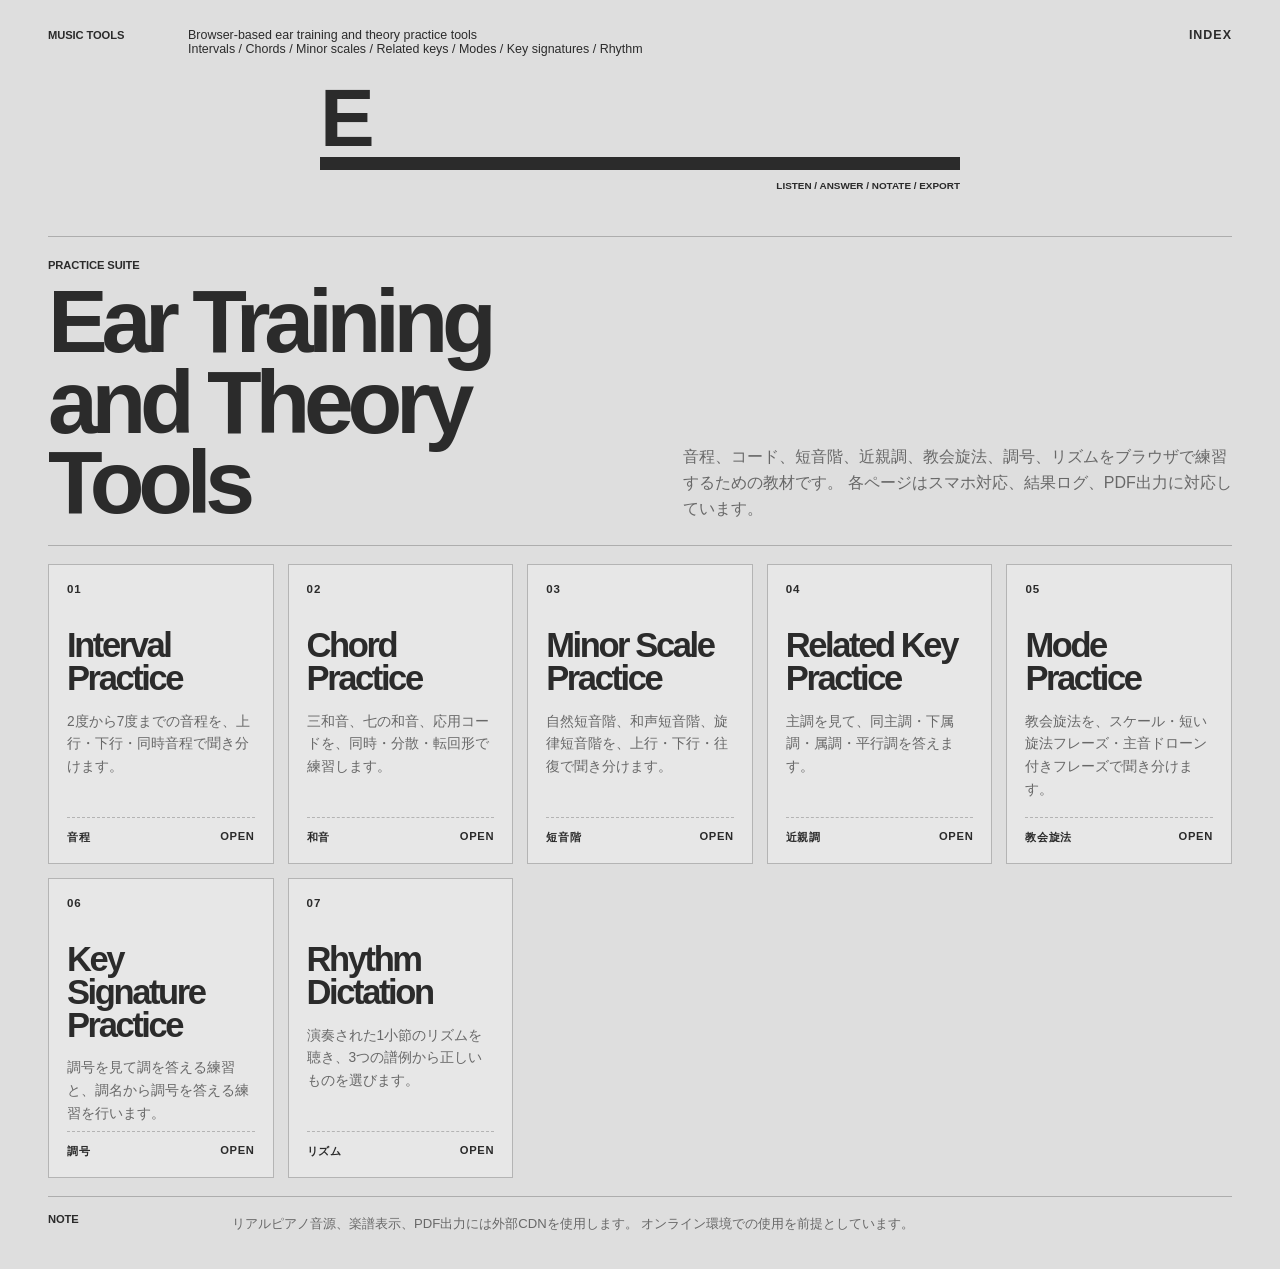
==== index.html @ 37145f0e "Add files via upload" ====
<!doctype html>
<html lang="ja">
<head>
  <meta charset="utf-8" />
  <meta name="viewport" content="width=device-width, initial-scale=1" />
  <title>Ear Training Tools | Music Practice</title>
  <link rel="stylesheet" href="style.css" />
</head>
<body>
  <main class="screen hub-screen">
    <header class="topbar">
      <div class="top-item">
        <span class="label">MUSIC TOOLS</span>
      </div>
      <div class="top-copy">
        <span>Browser-based ear training and theory practice tools</span>
        <span>Intervals / Chords / Minor scales / Related keys / Modes / Key signatures / Rhythm</span>
      </div>
      <div class="top-count">
        <span>INDEX</span>
      </div>
    </header>

    <section class="brand-zone hub-brand">
      <div class="big-mark">E</div>
      <div class="brand-line"></div>
      <div class="brand-sub">LISTEN / ANSWER / NOTATE / EXPORT</div>
    </section>

    <section class="hub-intro">
      <div>
        <div class="panel-title">PRACTICE SUITE</div>
        <h1>Ear Training<br>and Theory Tools</h1>
      </div>
      <p>
        音程、コード、短音階、近親調、教会旋法、調号、リズムをブラウザで練習するための教材です。
        各ページはスマホ対応、結果ログ、PDF出力に対応しています。
      </p>
    </section>

    <section class="tool-grid">
      <a class="tool-card" href="intervals/">
        <div class="card-number">01</div>
        <div class="card-main">
          <h2>Interval Practice</h2>
          <p>2度から7度までの音程を、上行・下行・同時音程で聞き分けます。</p>
        </div>
        <div class="card-meta">
          <span>音程</span>
          <span>OPEN</span>
        </div>
      </a>

      <a class="tool-card" href="chords/">
        <div class="card-number">02</div>
        <div class="card-main">
          <h2>Chord Practice</h2>
          <p>三和音、七の和音、応用コードを、同時・分散・転回形で練習します。</p>
        </div>
        <div class="card-meta">
          <span>和音</span>
          <span>OPEN</span>
        </div>
      </a>

      <a class="tool-card" href="minor-scales/">
        <div class="card-number">03</div>
        <div class="card-main">
          <h2>Minor Scale Practice</h2>
          <p>自然短音階、和声短音階、旋律短音階を、上行・下行・往復で聞き分けます。</p>
        </div>
        <div class="card-meta">
          <span>短音階</span>
          <span>OPEN</span>
        </div>
      </a>

      <a class="tool-card" href="related-keys/">
        <div class="card-number">04</div>
        <div class="card-main">
          <h2>Related Key Practice</h2>
          <p>主調を見て、同主調・下属調・属調・平行調を答えます。</p>
        </div>
        <div class="card-meta">
          <span>近親調</span>
          <span>OPEN</span>
        </div>
      </a>

      <a class="tool-card" href="modes/">
        <div class="card-number">05</div>
        <div class="card-main">
          <h2>Mode Practice</h2>
          <p>教会旋法を、スケール・短い旋法フレーズ・主音ドローン付きフレーズで聞き分けます。</p>
        </div>
        <div class="card-meta">
          <span>教会旋法</span>
          <span>OPEN</span>
        </div>
      </a>

      <a class="tool-card" href="key-signatures/">
        <div class="card-number">06</div>
        <div class="card-main">
          <h2>Key Signature Practice</h2>
          <p>調号を見て調を答える練習と、調名から調号を答える練習を行います。</p>
        </div>
        <div class="card-meta">
          <span>調号</span>
          <span>OPEN</span>
        </div>
      </a>

      <a class="tool-card" href="rhythm/">
        <div class="card-number">07</div>
        <div class="card-main">
          <h2>Rhythm Dictation</h2>
          <p>演奏された1小節のリズムを聴き、3つの譜例から正しいものを選びます。</p>
        </div>
        <div class="card-meta">
          <span>リズム</span>
          <span>OPEN</span>
        </div>
      </a>
    </section>

    <section class="hub-footer">
      <div class="panel-title">NOTE</div>
      <p>
        リアルピアノ音源、楽譜表示、PDF出力には外部CDNを使用します。
        オンライン環境での使用を前提としています。
      </p>
    </section>
  </main>
</body>
</html>
---- style.css ----
* {
  box-sizing: border-box;
}

:root {
  --bg: #dedede;
  --ink: #2b2b2b;
  --muted: #686868;
  --line: #2f2f2f;
  --soft-line: rgba(47, 47, 47, 0.28);
  --panel: rgba(235, 235, 235, 0.72);
}

html {
  font-family: Helvetica, Arial, "Noto Sans JP", sans-serif;
  background: var(--bg);
  color: var(--ink);
}

body {
  margin: 0;
  min-height: 100vh;
}

a {
  color: inherit;
}

.screen {
  width: min(1440px, 100%);
  min-height: 100vh;
  margin: 0 auto;
  padding: 28px 48px 34px;
  display: grid;
  grid-template-rows: 42px 130px auto 1fr auto;
  gap: 18px;
  overflow-x: hidden;
}

.topbar {
  display: grid;
  grid-template-columns: 140px 1fr 140px;
  align-items: start;
  font-size: 0.78rem;
  line-height: 1.15;
}

.label,
.panel-title {
  font-size: 0.7rem;
  font-weight: 800;
  letter-spacing: -0.01em;
  text-transform: uppercase;
}

.top-copy {
  display: grid;
  justify-content: start;
}

.top-count {
  text-align: right;
  font-weight: 800;
  letter-spacing: 0.08em;
}

.brand-zone {
  width: min(640px, 58vw);
  justify-self: center;
  align-self: start;
  display: grid;
  gap: 10px;
}

.big-mark {
  font-size: clamp(52px, 7vw, 82px);
  font-weight: 900;
  line-height: 0.72;
  letter-spacing: -0.08em;
}

.brand-line {
  height: 13px;
  background: var(--ink);
  width: 100%;
}

.brand-sub {
  justify-self: end;
  max-width: 220px;
  text-align: right;
  font-size: 0.62rem;
  font-weight: 800;
  line-height: 1.12;
}

.hub-intro {
  display: grid;
  grid-template-columns: 1.1fr 1fr;
  gap: 32px;
  align-items: end;
  border-top: 1px solid var(--soft-line);
  border-bottom: 1px solid var(--soft-line);
  padding: 22px 0;
}

h1 {
  margin: 10px 0 0;
  font-size: clamp(2.6rem, 7vw, 6.5rem);
  line-height: 0.9;
  letter-spacing: -0.07em;
  font-weight: 900;
}

.hub-intro p,
.hub-footer p,
.tool-card p {
  margin: 0;
  color: var(--muted);
  line-height: 1.65;
}

.tool-grid {
  display: grid;
  grid-template-columns: repeat(auto-fit, minmax(220px, 1fr));
  gap: 14px;
  align-content: stretch;
}

.tool-card {
  min-height: 300px;
  border: 1px solid var(--soft-line);
  background: var(--panel);
  text-decoration: none;
  display: grid;
  grid-template-rows: auto 1fr auto;
  padding: 18px;
  transition: transform 0.12s ease, background 0.12s ease;
}

.tool-card:hover {
  transform: translateY(-2px);
  background: rgba(255, 255, 255, 0.32);
}

.card-number {
  font-size: 0.72rem;
  font-weight: 900;
  letter-spacing: 0.08em;
  margin-bottom: 34px;
}

.card-main h2 {
  margin: 0 0 16px;
  font-size: clamp(1.5rem, 2.7vw, 2.6rem);
  line-height: 0.95;
  letter-spacing: -0.07em;
  font-weight: 900;
}

.card-main p {
  font-size: 0.86rem;
}

.card-meta {
  border-top: 1px dashed var(--soft-line);
  padding-top: 12px;
  display: flex;
  justify-content: space-between;
  gap: 12px;
  font-size: 0.7rem;
  font-weight: 900;
  letter-spacing: 0.06em;
}

.hub-footer {
  border-top: 1px solid var(--soft-line);
  display: grid;
  grid-template-columns: 160px 1fr;
  gap: 24px;
  padding-top: 16px;
  font-size: 0.82rem;
}

@media (max-width: 1100px) {
  .tool-grid {
    grid-template-columns: repeat(2, 1fr);
  }

  .tool-card {
    min-height: 240px;
  }
}

@media (max-width: 760px) {
  .screen {
    width: 100%;
    min-height: 100vh;
    padding: 16px 12px 28px;
    grid-template-rows: auto;
    gap: 14px;
  }

  .topbar {
    grid-template-columns: 1fr auto;
    gap: 8px;
  }

  .top-copy {
    display: none;
  }

  .top-count {
    font-size: 0.72rem;
  }

  .brand-zone {
    width: 100%;
    justify-self: stretch;
    gap: 7px;
  }

  .big-mark {
    font-size: clamp(42px, 20vw, 76px);
    line-height: 0.8;
  }

  .brand-line {
    height: 10px;
  }

  .brand-sub {
    justify-self: start;
    max-width: none;
    text-align: left;
    font-size: 0.56rem;
  }

  .hub-intro {
    grid-template-columns: 1fr;
    gap: 14px;
    padding: 18px 0;
  }

  h1 {
    font-size: clamp(2.4rem, 15vw, 4.8rem);
  }

  .tool-grid {
    grid-template-columns: 1fr;
    gap: 10px;
  }

  .tool-card {
    min-height: 190px;
    padding: 16px;
  }

  .card-number {
    margin-bottom: 18px;
  }

  .hub-footer {
    grid-template-columns: 1fr;
    gap: 8px;
  }
}
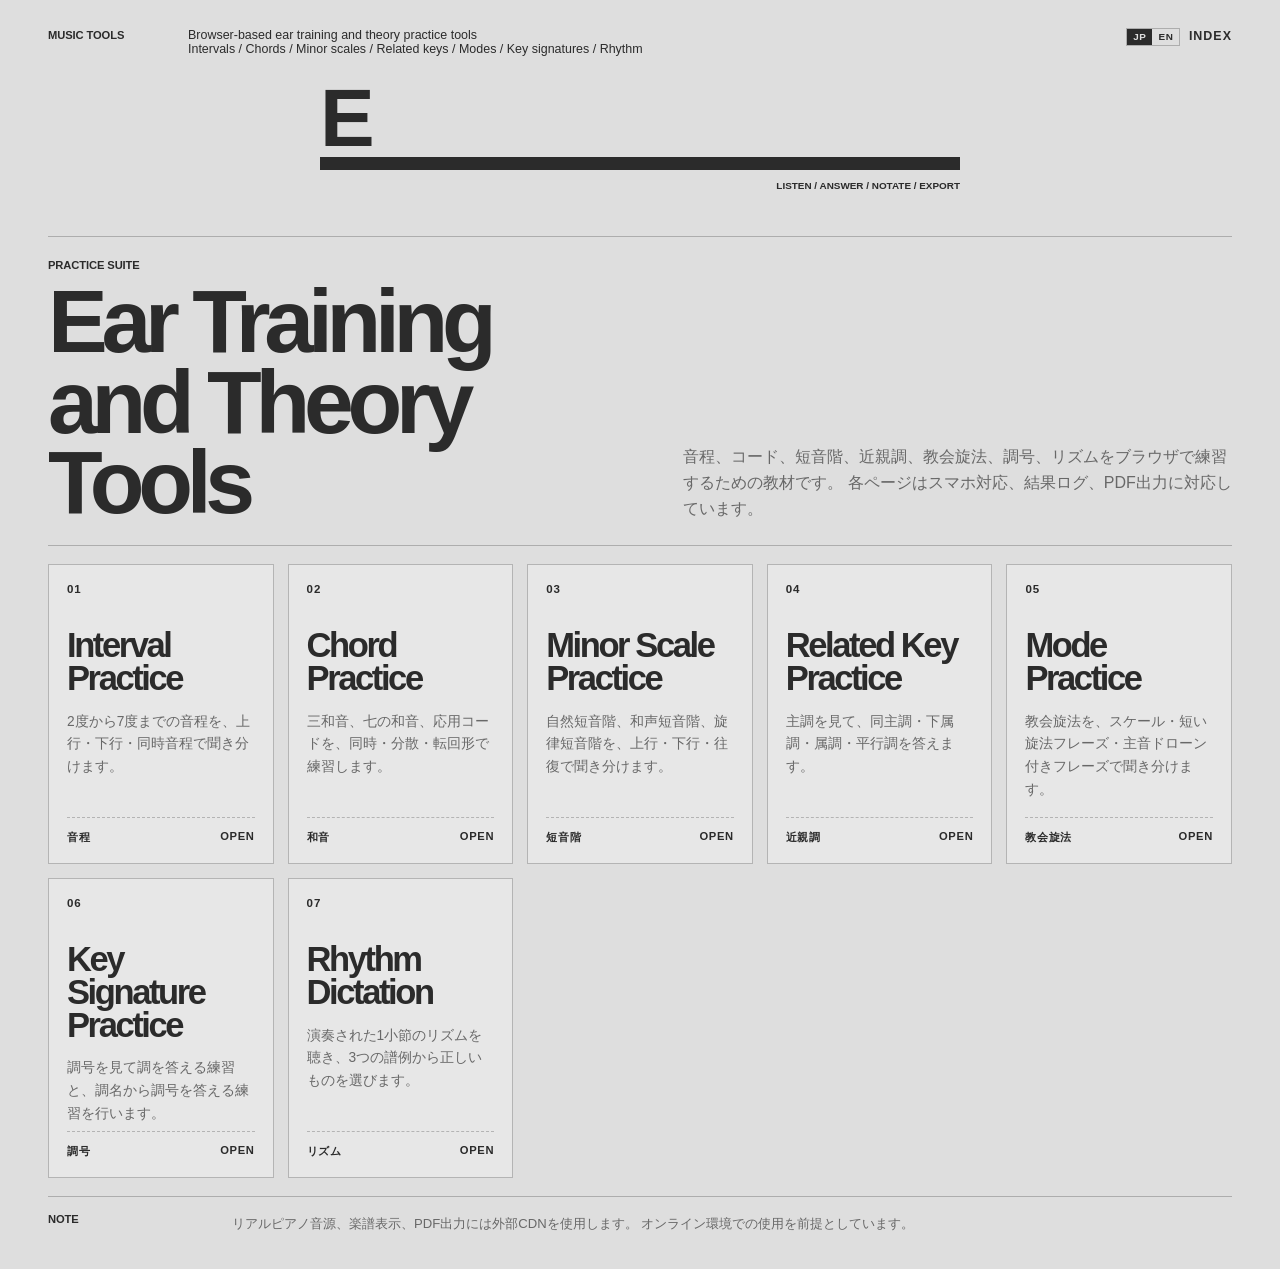
==== commit 8b4f4cbb: "Add files via upload" ====
--- a/index.html
+++ b/index.html
@@ -132,5 +132,6 @@
       </p>
     </section>
   </main>
+  <script src="lang.js"></script>
 </body>
 </html>
--- a/style.css
+++ b/style.css
@@ -265,3 +265,29 @@
     gap: 8px;
   }
 }
+
+
+/* Language toggle */
+.language-toggle {
+  display: inline-flex;
+  border: 1px solid var(--soft-line, rgba(47,47,47,0.28));
+  margin-right: 4px;
+}
+
+.lang-btn {
+  border: 0;
+  background: transparent;
+  color: var(--ink, #2b2b2b);
+  padding: 3px 6px;
+  font-size: 0.62rem;
+  line-height: 1;
+  font-weight: 900;
+  letter-spacing: 0.06em;
+  min-height: auto;
+}
+
+.lang-btn:hover,
+.lang-btn.active {
+  background: var(--ink, #2b2b2b);
+  color: var(--bg, #dedede);
+}
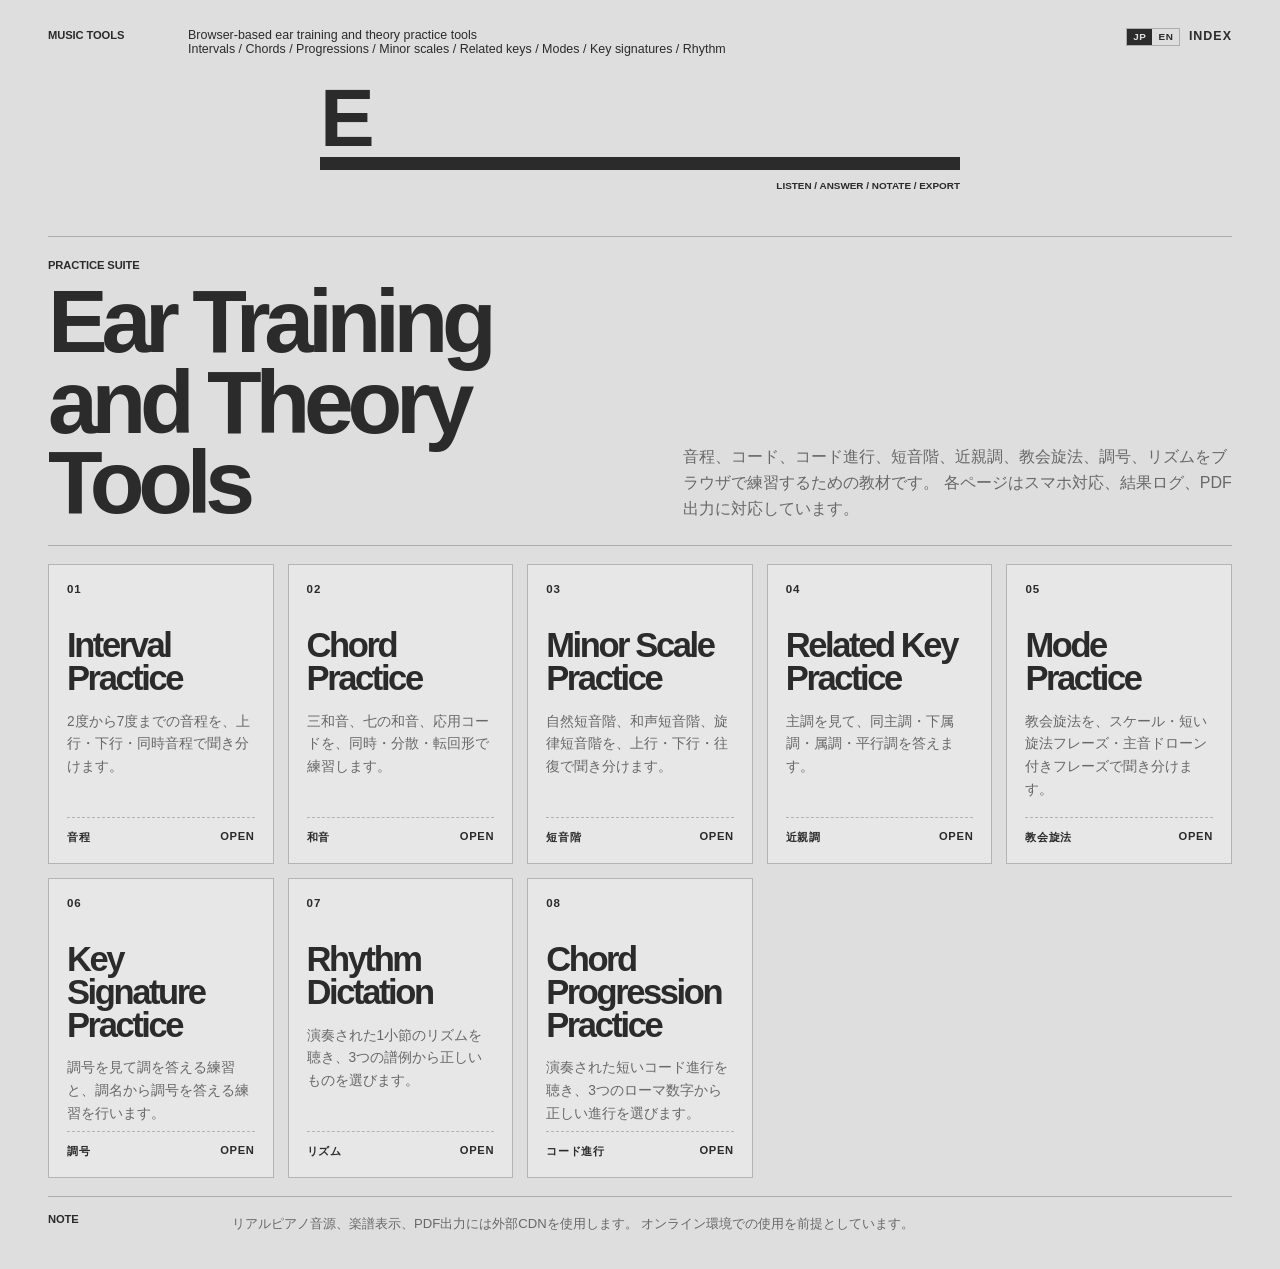
==== commit b724e1e1: "Add files via upload" ====
--- a/index.html
+++ b/index.html
@@ -14,7 +14,7 @@
       </div>
       <div class="top-copy">
         <span>Browser-based ear training and theory practice tools</span>
-        <span>Intervals / Chords / Minor scales / Related keys / Modes / Key signatures / Rhythm</span>
+        <span>Intervals / Chords / Progressions / Minor scales / Related keys / Modes / Key signatures / Rhythm</span>
       </div>
       <div class="top-count">
         <span>INDEX</span>
@@ -33,7 +33,7 @@
         <h1>Ear Training<br>and Theory Tools</h1>
       </div>
       <p>
-        音程、コード、短音階、近親調、教会旋法、調号、リズムをブラウザで練習するための教材です。
+        音程、コード、コード進行、短音階、近親調、教会旋法、調号、リズムをブラウザで練習するための教材です。
         各ページはスマホ対応、結果ログ、PDF出力に対応しています。
       </p>
     </section>
@@ -122,6 +122,18 @@
           <span>OPEN</span>
         </div>
       </a>
+
+      <a class="tool-card" href="progressions/">
+        <div class="card-number">08</div>
+        <div class="card-main">
+          <h2>Chord Progression Practice</h2>
+          <p>演奏された短いコード進行を聴き、3つのローマ数字から正しい進行を選びます。</p>
+        </div>
+        <div class="card-meta">
+          <span>コード進行</span>
+          <span>OPEN</span>
+        </div>
+      </a>
     </section>
 
     <section class="hub-footer">
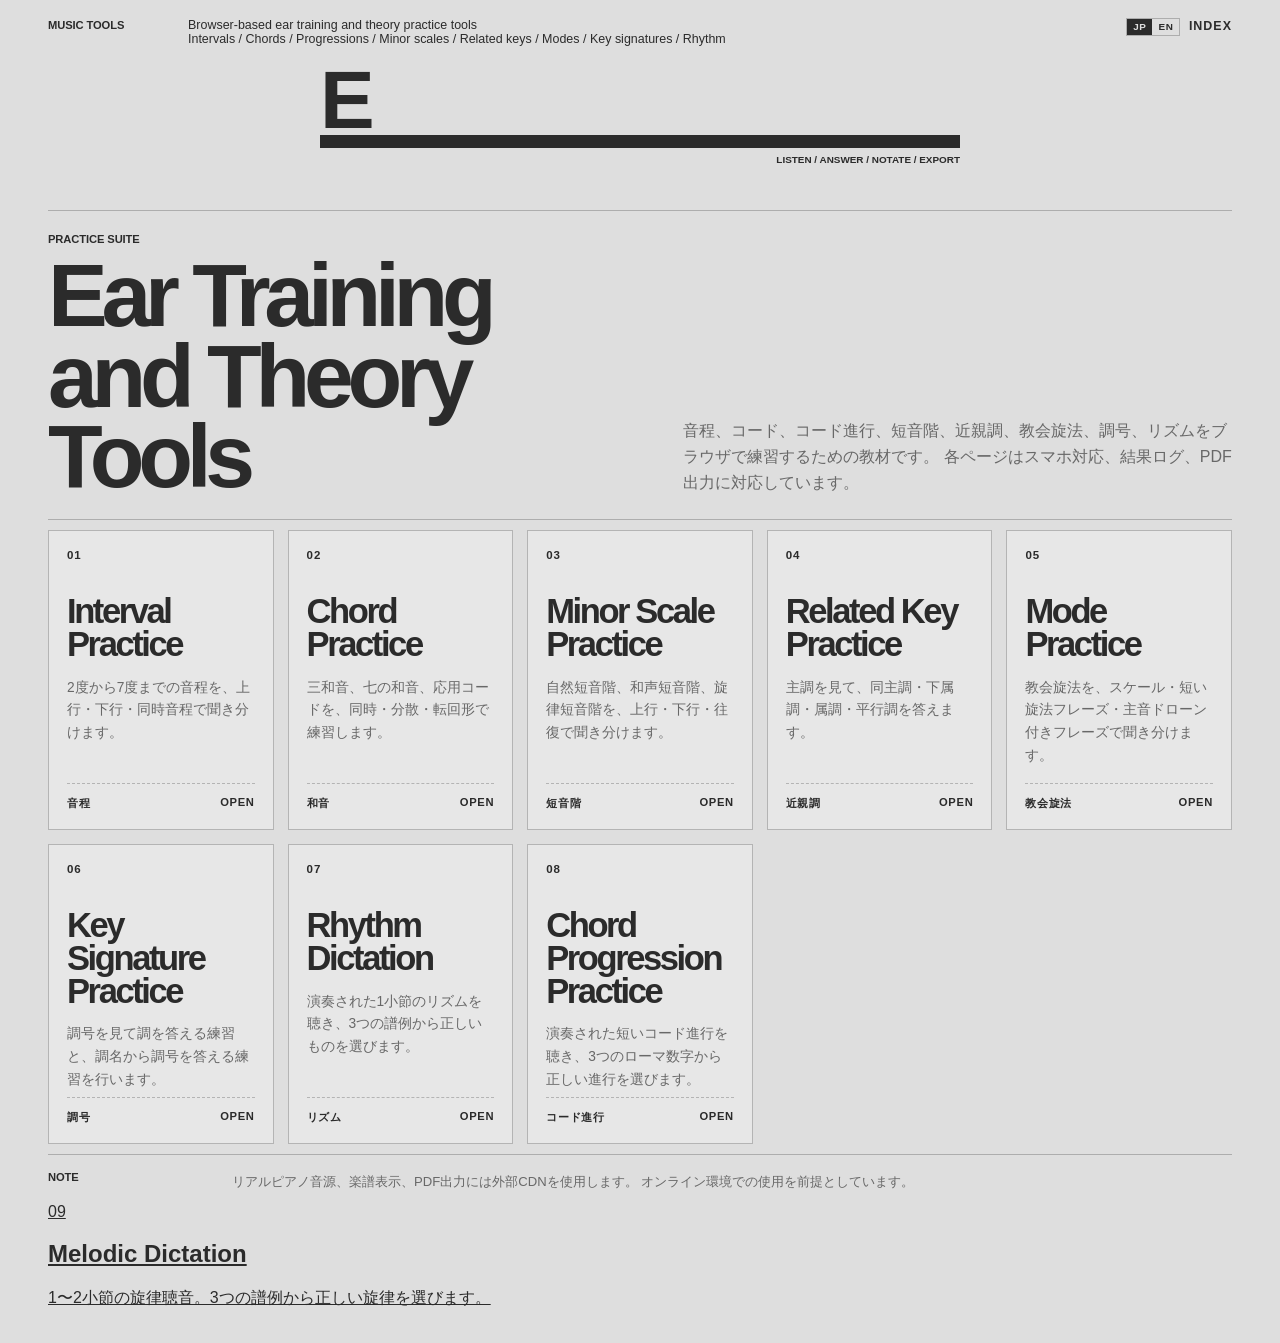
==== commit dc051193: "Add files via upload" ====
--- a/index.html
+++ b/index.html
@@ -143,7 +143,14 @@
         オンライン環境での使用を前提としています。
       </p>
     </section>
-  </main>
+  
+      <a class="module module-link" href="melodic/">
+        <div class="num">09</div>
+        <h2>Melodic Dictation</h2>
+        <p>1〜2小節の旋律聴音。3つの譜例から正しい旋律を選びます。</p>
+      </a>
+
+</main>
   <script src="lang.js"></script>
 </body>
 </html>
--- a/style.css
+++ b/style.css
@@ -291,3 +291,49 @@
   background: var(--ink, #2b2b2b);
   color: var(--bg, #dedede);
 }
+
+
+/* Compact one-screen notation layout */
+.notation,
+.choice-notation {
+  display: flex;
+  align-items: center;
+  justify-content: center;
+  background: #ffffff;
+}
+
+.notation svg,
+.choice-notation svg {
+  display: block;
+  margin-left: auto;
+  margin-right: auto;
+  max-width: 100%;
+}
+
+.choice-list {
+  gap: 6px;
+}
+
+.choice-card {
+  min-height: 0;
+}
+
+@media (min-width: 761px) {
+  .screen {
+    padding-top: 18px;
+    padding-bottom: 18px;
+    gap: 10px;
+  }
+
+  .brand-zone {
+    gap: 6px;
+  }
+
+  .workbench {
+    gap: 12px;
+  }
+
+  .bottom-area {
+    gap: 12px;
+  }
+}
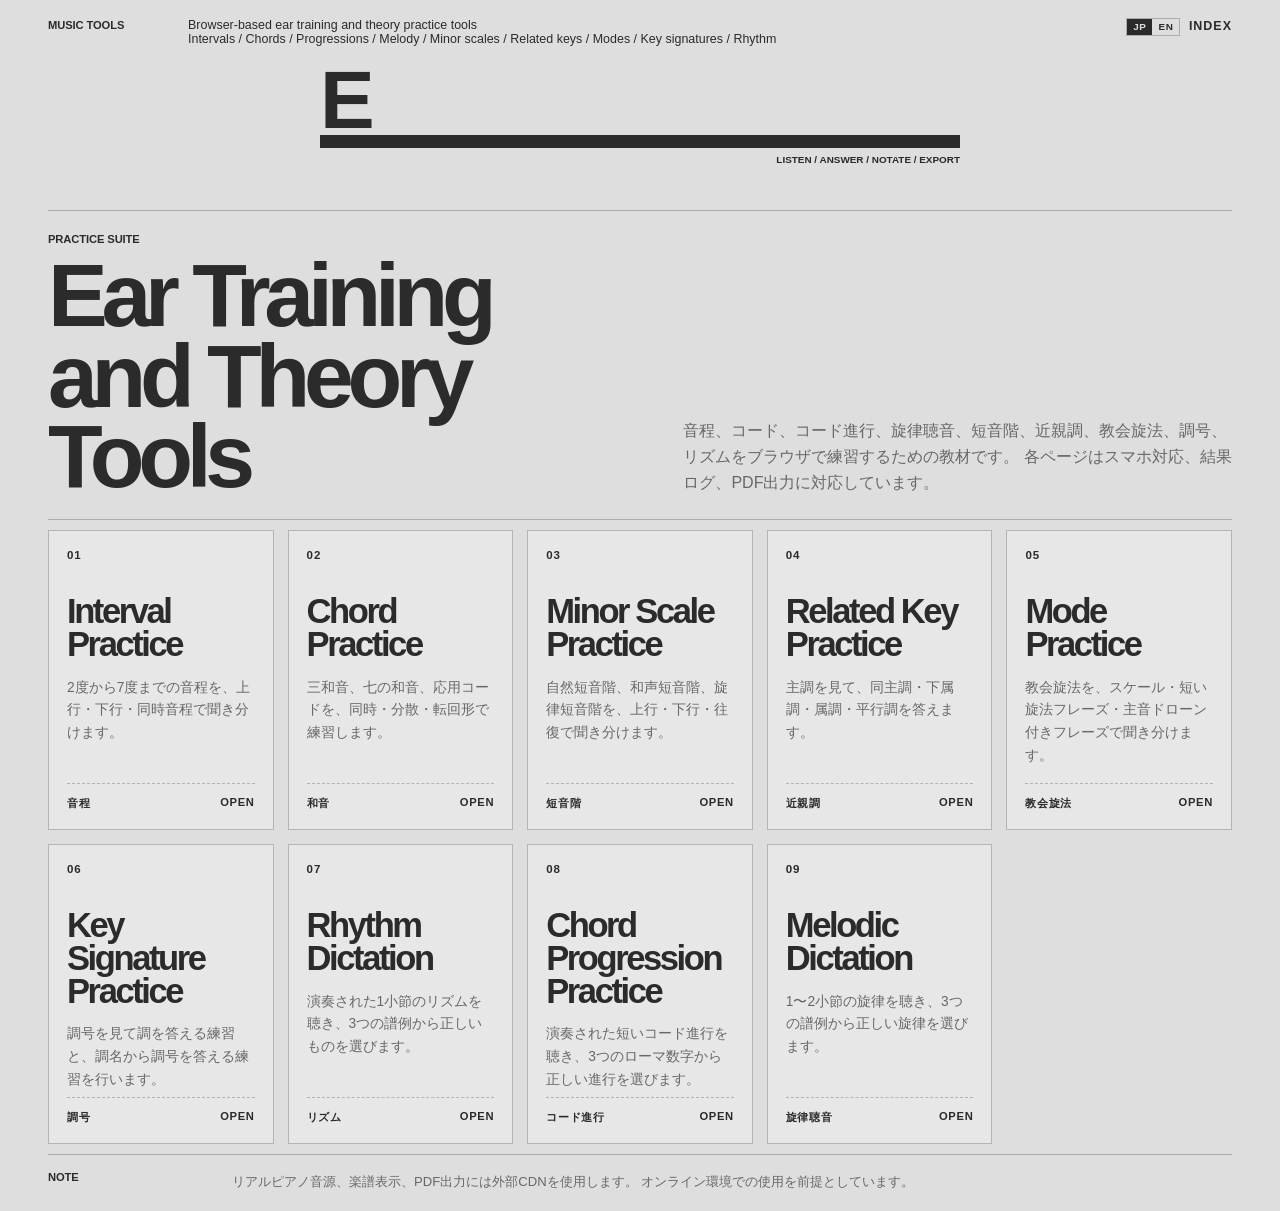
==== commit 0401831d: "Add files via upload" ====
--- a/index.html
+++ b/index.html
@@ -14,7 +14,7 @@
       </div>
       <div class="top-copy">
         <span>Browser-based ear training and theory practice tools</span>
-        <span>Intervals / Chords / Progressions / Minor scales / Related keys / Modes / Key signatures / Rhythm</span>
+        <span>Intervals / Chords / Progressions / Melody / Minor scales / Related keys / Modes / Key signatures / Rhythm</span>
       </div>
       <div class="top-count">
         <span>INDEX</span>
@@ -33,7 +33,7 @@
         <h1>Ear Training<br>and Theory Tools</h1>
       </div>
       <p>
-        音程、コード、コード進行、短音階、近親調、教会旋法、調号、リズムをブラウザで練習するための教材です。
+        音程、コード、コード進行、旋律聴音、短音階、近親調、教会旋法、調号、リズムをブラウザで練習するための教材です。
         各ページはスマホ対応、結果ログ、PDF出力に対応しています。
       </p>
     </section>
@@ -134,6 +134,18 @@
           <span>OPEN</span>
         </div>
       </a>
+      <a class="tool-card" href="melodic/">
+        <div class="card-number">09</div>
+        <div class="card-main">
+          <h2>Melodic Dictation</h2>
+          <p>1〜2小節の旋律を聴き、3つの譜例から正しい旋律を選びます。</p>
+        </div>
+        <div class="card-meta">
+          <span>旋律聴音</span>
+          <span>OPEN</span>
+        </div>
+      </a>
+
     </section>
 
     <section class="hub-footer">
@@ -143,13 +155,6 @@
         オンライン環境での使用を前提としています。
       </p>
     </section>
-  
-      <a class="module module-link" href="melodic/">
-        <div class="num">09</div>
-        <h2>Melodic Dictation</h2>
-        <p>1〜2小節の旋律聴音。3つの譜例から正しい旋律を選びます。</p>
-      </a>
-
 </main>
   <script src="lang.js"></script>
 </body>
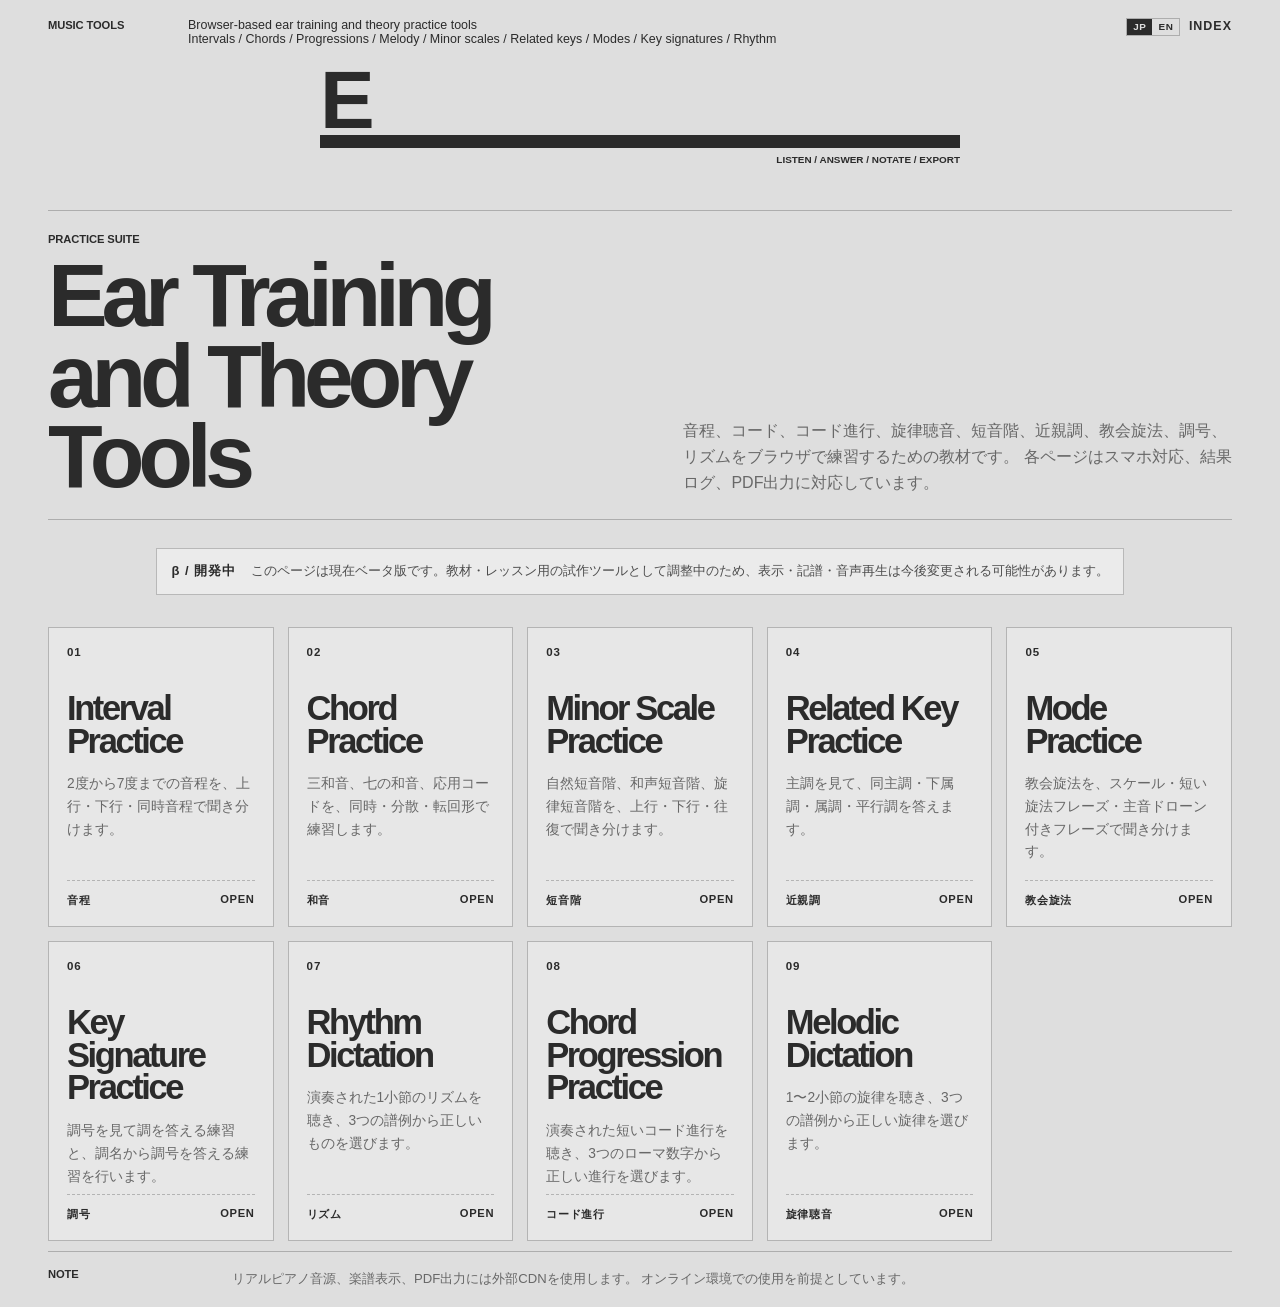
==== commit fd025018: "Add files via upload" ====
--- a/index.html
+++ b/index.html
@@ -37,6 +37,12 @@
         各ページはスマホ対応、結果ログ、PDF出力に対応しています。
       </p>
     </section>
+
+      <div class="beta-note">
+        <strong>β / 開発中</strong>
+        <span>このページは現在ベータ版です。教材・レッスン用の試作ツールとして調整中のため、表示・記譜・音声再生は今後変更される可能性があります。</span>
+      </div>
+
 
     <section class="tool-grid">
       <a class="tool-card" href="intervals/">
--- a/style.css
+++ b/style.css
@@ -337,3 +337,38 @@
     gap: 12px;
   }
 }
+
+
+.beta-note {
+  max-width: 1120px;
+  margin: 18px auto 22px;
+  padding: 12px 14px;
+  border: 1px solid rgba(0, 0, 0, 0.22);
+  background: rgba(255, 255, 255, 0.38);
+  display: flex;
+  gap: 14px;
+  align-items: baseline;
+  font-size: 13px;
+  line-height: 1.6;
+}
+
+.beta-note strong {
+  letter-spacing: 0.08em;
+  white-space: nowrap;
+}
+
+.beta-note span {
+  opacity: 0.82;
+}
+
+@media (max-width: 720px) {
+  .beta-note {
+    margin: 14px 12px 18px;
+    display: block;
+  }
+
+  .beta-note strong {
+    display: block;
+    margin-bottom: 4px;
+  }
+}
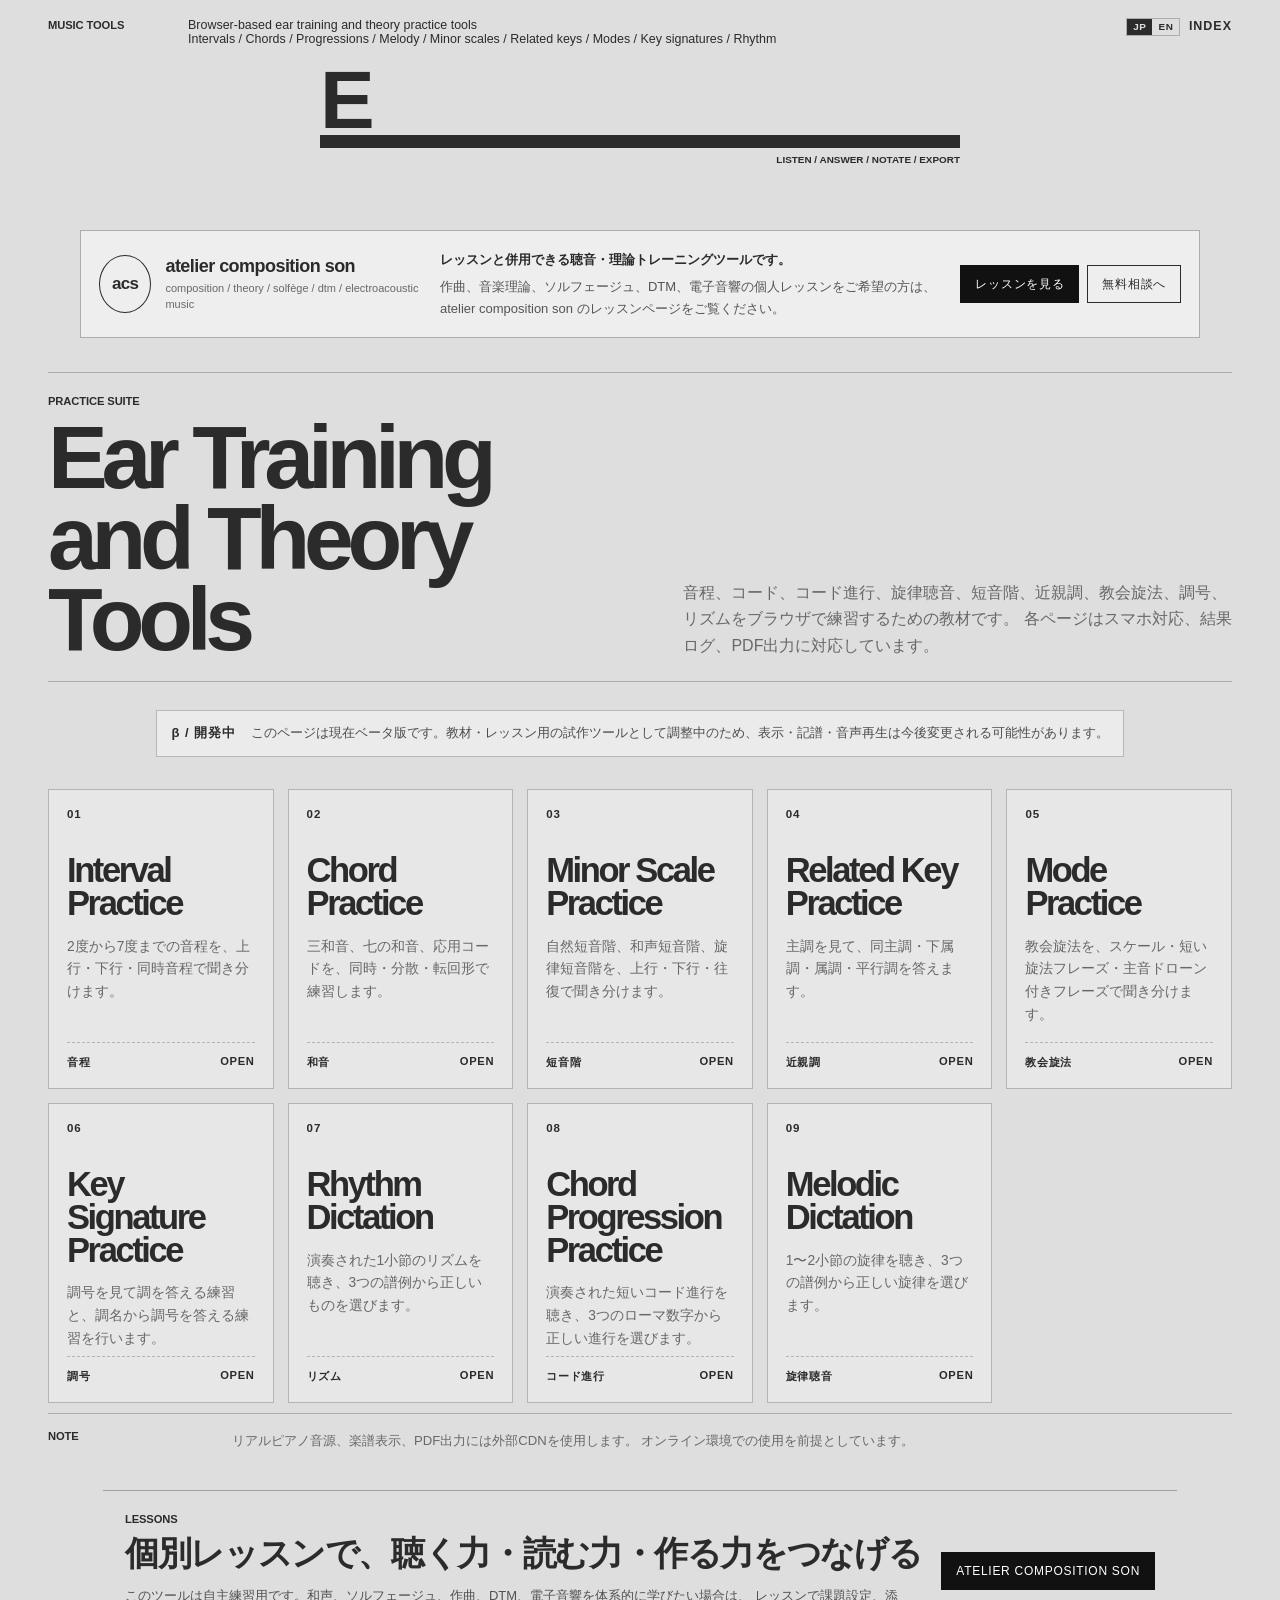
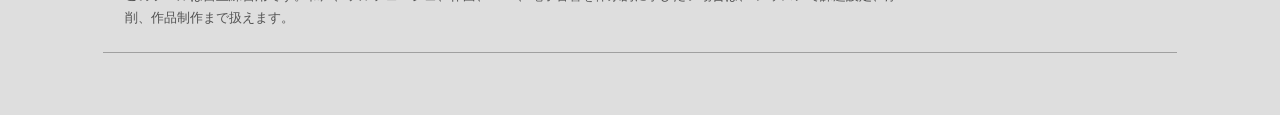
==== commit 44a874b3: "Add files via upload" ====
--- a/index.html
+++ b/index.html
@@ -25,6 +25,25 @@
       <div class="big-mark">E</div>
       <div class="brand-line"></div>
       <div class="brand-sub">LISTEN / ANSWER / NOTATE / EXPORT</div>
+    </section>
+
+
+    <section class="acs-lesson-banner" aria-label="atelier composition son">
+      <div class="acs-logo-block">
+        <div class="acs-logo-mark">acs</div>
+        <div>
+          <div class="acs-name">atelier composition son</div>
+          <div class="acs-sub">composition / theory / solfège / DTM / electroacoustic music</div>
+        </div>
+      </div>
+      <div class="acs-lesson-copy">
+        <strong>レッスンと併用できる聴音・理論トレーニングツールです。</strong>
+        <span>作曲、音楽理論、ソルフェージュ、DTM、電子音響の個人レッスンをご希望の方は、atelier composition son のレッスンページをご覧ください。</span>
+      </div>
+      <div class="acs-actions">
+        <a class="acs-button primary" href="https://ateliercompositionson.com/ja/" target="_blank" rel="noopener noreferrer">レッスンを見る</a>
+        <a class="acs-button" href="https://ateliercompositionson.com/ja/#contact" target="_blank" rel="noopener noreferrer">無料相談へ</a>
+      </div>
     </section>
 
     <section class="hub-intro">
@@ -161,7 +180,20 @@
         オンライン環境での使用を前提としています。
       </p>
     </section>
-</main>
+
+    <section class="lesson-footer-cta">
+      <div>
+        <div class="panel-title">LESSONS</div>
+        <h2>個別レッスンで、聴く力・読む力・作る力をつなげる</h2>
+        <p>
+          このツールは自主練習用です。和声、ソルフェージュ、作曲、DTM、電子音響を体系的に学びたい場合は、
+          レッスンで課題設定、添削、作品制作まで扱えます。
+        </p>
+      </div>
+      <a class="acs-button primary" href="https://ateliercompositionson.com/ja/" target="_blank" rel="noopener noreferrer">atelier composition son</a>
+    </section>
+
+  </main>
   <script src="lang.js"></script>
 </body>
 </html>
--- a/style.css
+++ b/style.css
@@ -372,3 +372,133 @@
     margin-bottom: 4px;
   }
 }
+
+
+/* atelier composition son lesson lead */
+.acs-lesson-banner {
+  max-width: 1120px;
+  margin: 20px auto 24px;
+  padding: 18px;
+  border: 1px solid rgba(0, 0, 0, 0.28);
+  background: rgba(255, 255, 255, 0.48);
+  display: grid;
+  grid-template-columns: minmax(260px, 0.9fr) minmax(320px, 1.4fr) auto;
+  gap: 18px;
+  align-items: center;
+}
+
+.acs-logo-block {
+  display: flex;
+  align-items: center;
+  gap: 14px;
+  min-width: 0;
+}
+
+.acs-logo-mark {
+  width: 58px;
+  height: 58px;
+  border: 1.5px solid currentColor;
+  border-radius: 50%;
+  display: grid;
+  place-items: center;
+  font-size: 17px;
+  letter-spacing: -0.04em;
+  font-weight: 700;
+  text-transform: lowercase;
+}
+
+.acs-name {
+  font-size: 18px;
+  letter-spacing: -0.03em;
+  font-weight: 700;
+  text-transform: lowercase;
+}
+
+.acs-sub {
+  margin-top: 4px;
+  font-size: 11px;
+  line-height: 1.4;
+  opacity: 0.68;
+  text-transform: lowercase;
+}
+
+.acs-lesson-copy {
+  display: grid;
+  gap: 6px;
+  font-size: 13px;
+  line-height: 1.65;
+}
+
+.acs-lesson-copy span {
+  opacity: 0.78;
+}
+
+.acs-actions {
+  display: flex;
+  gap: 8px;
+  flex-wrap: wrap;
+  justify-content: flex-end;
+}
+
+.acs-button {
+  display: inline-flex;
+  justify-content: center;
+  align-items: center;
+  min-height: 38px;
+  padding: 0 14px;
+  border: 1px solid currentColor;
+  text-decoration: none;
+  color: inherit;
+  font-size: 12px;
+  letter-spacing: 0.06em;
+  text-transform: uppercase;
+  white-space: nowrap;
+}
+
+.acs-button.primary {
+  background: #111;
+  color: #fff;
+  border-color: #111;
+}
+
+.lesson-footer-cta {
+  max-width: 1120px;
+  margin: 28px auto 44px;
+  padding: 22px;
+  border-top: 1px solid rgba(0, 0, 0, 0.28);
+  border-bottom: 1px solid rgba(0, 0, 0, 0.28);
+  display: grid;
+  grid-template-columns: 1fr auto;
+  gap: 20px;
+  align-items: center;
+}
+
+.lesson-footer-cta h2 {
+  margin: 6px 0 8px;
+  font-size: clamp(22px, 3vw, 34px);
+  letter-spacing: -0.04em;
+}
+
+.lesson-footer-cta p {
+  margin: 0;
+  max-width: 780px;
+  font-size: 13px;
+  line-height: 1.75;
+  opacity: 0.78;
+}
+
+@media (max-width: 900px) {
+  .acs-lesson-banner {
+    margin: 16px 12px 20px;
+    grid-template-columns: 1fr;
+  }
+
+  .acs-actions {
+    justify-content: flex-start;
+  }
+
+  .lesson-footer-cta {
+    margin: 24px 12px 36px;
+    grid-template-columns: 1fr;
+  }
+}
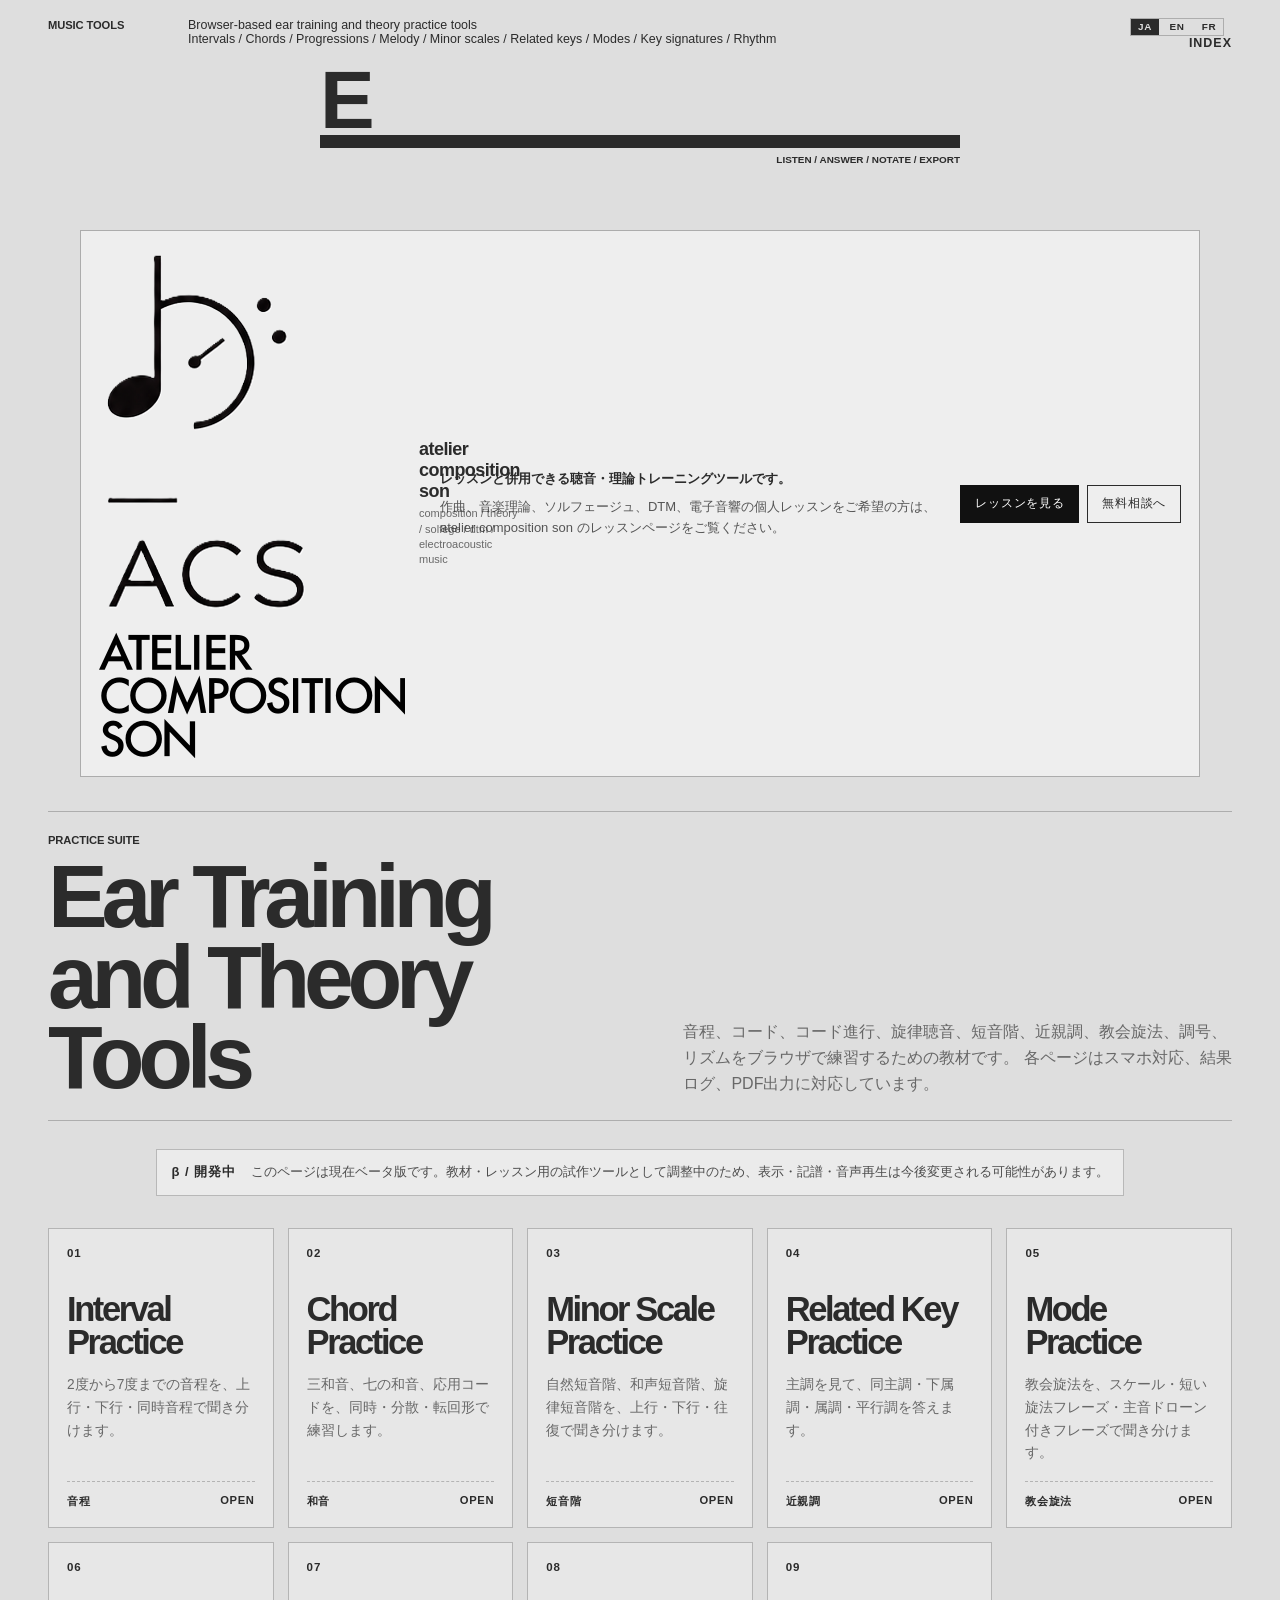
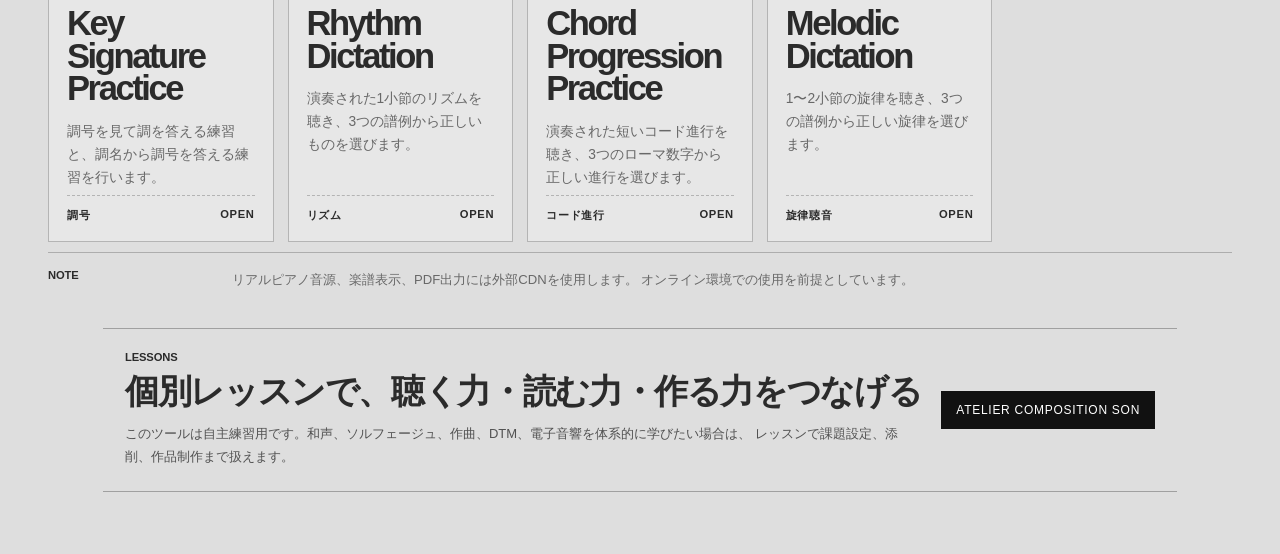
==== commit fc731a61: "Update index.html" ====
--- a/index.html
+++ b/index.html
@@ -27,24 +27,26 @@
       <div class="brand-sub">LISTEN / ANSWER / NOTATE / EXPORT</div>
     </section>
 
-
-    <section class="acs-lesson-banner" aria-label="atelier composition son">
-      <div class="acs-logo-block">
-        <div class="acs-logo-mark">acs</div>
-        <div>
-          <div class="acs-name">atelier composition son</div>
-          <div class="acs-sub">composition / theory / solfège / DTM / electroacoustic music</div>
-        </div>
-      </div>
-      <div class="acs-lesson-copy">
-        <strong>レッスンと併用できる聴音・理論トレーニングツールです。</strong>
-        <span>作曲、音楽理論、ソルフェージュ、DTM、電子音響の個人レッスンをご希望の方は、atelier composition son のレッスンページをご覧ください。</span>
-      </div>
-      <div class="acs-actions">
-        <a class="acs-button primary" href="https://ateliercompositionson.com/ja/" target="_blank" rel="noopener noreferrer">レッスンを見る</a>
-        <a class="acs-button" href="https://ateliercompositionson.com/ja/#contact" target="_blank" rel="noopener noreferrer">無料相談へ</a>
-      </div>
-    </section>
+<section class="acs-lesson-banner" aria-label="atelier composition son">
+  <div class="acs-logo-block">
+    <img src="assets/acs-logo.png" alt="atelier composition son" class="acs-logo-image">
+
+    <div>
+      <div class="acs-name">atelier composition son</div>
+      <div class="acs-sub">composition / theory / solfège / DTM / electroacoustic music</div>
+    </div>
+  </div>
+
+  <div class="acs-lesson-copy">
+    <strong>レッスンと併用できる聴音・理論トレーニングツールです。</strong>
+    <span>作曲、音楽理論、ソルフェージュ、DTM、電子音響の個人レッスンをご希望の方は、atelier composition son のレッスンページをご覧ください。</span>
+  </div>
+
+  <div class="acs-actions">
+    <a class="acs-button primary" href="https://ateliercompositionson.com/ja/" target="_blank" rel="noopener noreferrer">レッスンを見る</a>
+    <a class="acs-button" href="https://ateliercompositionson.com/ja/#contact" target="_blank" rel="noopener noreferrer">無料相談へ</a>
+  </div>
+</section>
 
     <section class="hub-intro">
       <div>
--- a/style.css
+++ b/style.css
@@ -502,3 +502,13 @@
     grid-template-columns: 1fr;
   }
 }
+
+
+.language-toggle {
+  display: inline-flex;
+  gap: 4px;
+  margin-right: 8px;
+}
+.lang-btn {
+  min-width: 28px;
+}
